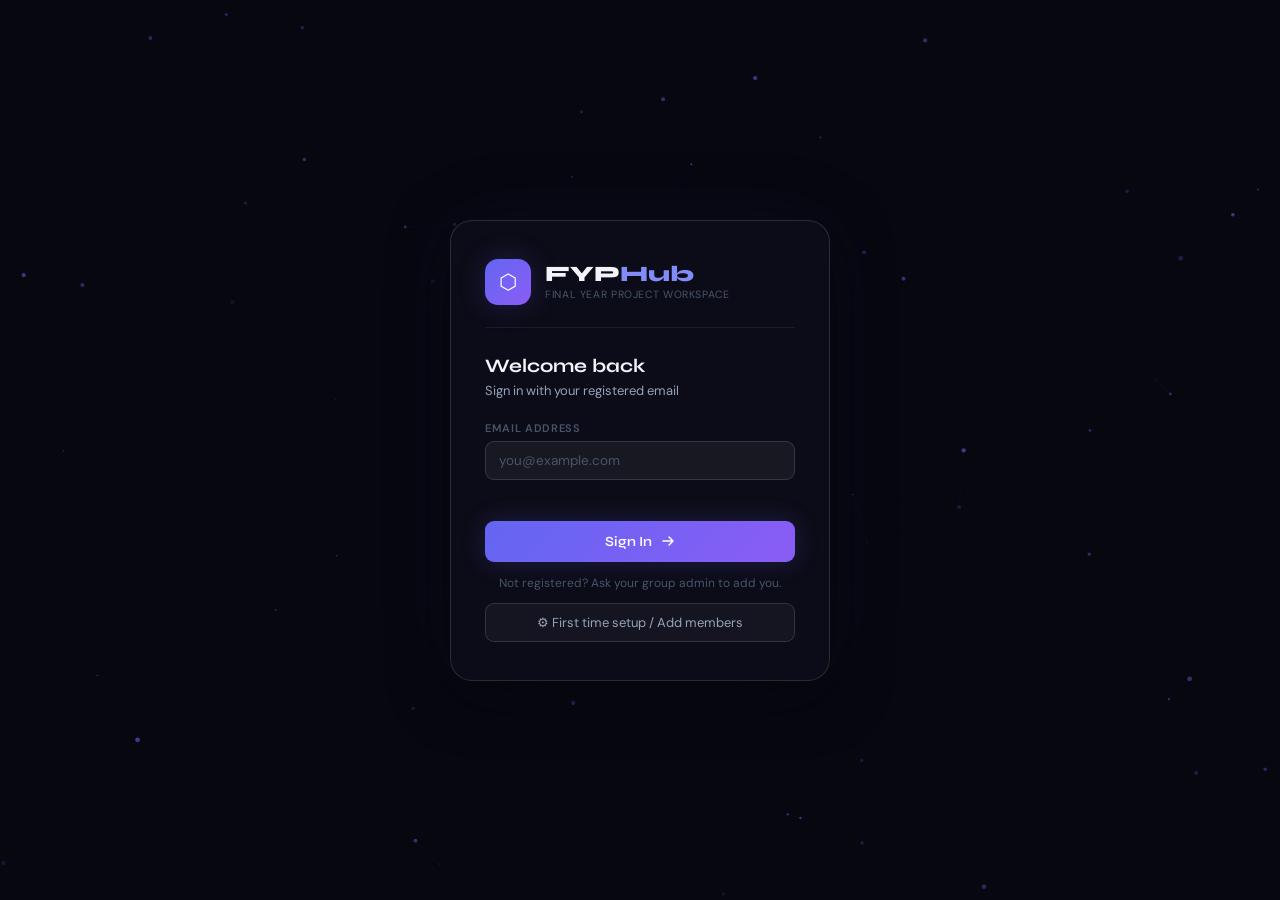
==== index.html @ bd7aeb2a "Add files via upload" ====
<!DOCTYPE html>
<html lang="en">
<head>
  <meta charset="UTF-8">
  <meta name="viewport" content="width=device-width, initial-scale=1.0">
  <title>FYP Hub — Collaboration Space</title>
  <link rel="preconnect" href="https://fonts.googleapis.com">
  <link rel="preconnect" href="https://fonts.gstatic.com" crossorigin>
  <link href="https://fonts.googleapis.com/css2?family=Syne:wght@400;500;600;700;800&family=DM+Sans:ital,opsz,wght@0,9..40,300;0,9..40,400;0,9..40,500;1,9..40,300&display=swap" rel="stylesheet">
  <link rel="stylesheet" href="style.css">
</head>
<body>

<!-- LOGIN SCREEN -->
<div id="loginScreen" class="login-screen">
  <canvas id="loginCanvas"></canvas>
  <div class="login-content">
    <div class="login-card">
      <div class="login-brand">
        <div class="login-logo"><span class="logo-hex">⬡</span></div>
        <div class="login-brand-text">
          <div class="login-brand-name">FYP<span>Hub</span></div>
          <div class="login-brand-tagline">Final Year Project Workspace</div>
        </div>
      </div>
      <div class="login-divider-line"></div>
      <div id="loginView">
        <h2 class="login-heading">Welcome back</h2>
        <p class="login-sub">Sign in with your registered email</p>
        <div class="field-wrap">
          <label class="field-label">Email Address</label>
          <input class="field-input" id="loginEmailInput" type="email" placeholder="you@example.com"
            onkeydown="if(event.key==='Enter') doLogin()" autocomplete="email">
        </div>
        <div class="login-error" id="loginError"></div>
        <button class="btn-primary" onclick="doLogin()">
          <span>Sign In</span>
          <svg width="16" height="16" viewBox="0 0 16 16" fill="none"><path d="M3 8h10M9 4l4 4-4 4" stroke="currentColor" stroke-width="1.5" stroke-linecap="round" stroke-linejoin="round"/></svg>
        </button>
        <div class="login-hint">Not registered? Ask your group admin to add you.</div>
        <button class="btn-ghost" onclick="showSetupView()">⚙ First time setup / Add members</button>
      </div>
      <div id="setupView" style="display:none">
        <h2 class="login-heading">Add Member</h2>
        <p class="login-sub">Register a group member to access the workspace</p>
        <div class="field-wrap">
          <label class="field-label">Full Name</label>
          <input class="field-input" id="setupName" placeholder="e.g. Kamal Perera">
        </div>
        <div class="field-wrap">
          <label class="field-label">Email Address</label>
          <input class="field-input" id="setupEmail" type="email" placeholder="kamal@example.com">
        </div>
        <div class="setup-color-row">
          <label class="field-label">Avatar Color</label>
          <div class="color-swatches" id="colorSwatches"></div>
        </div>
        <div class="login-error" id="setupError"></div>
        <button class="btn-primary" onclick="doSetupSave()">
          <span>Add Member</span>
          <svg width="16" height="16" viewBox="0 0 16 16" fill="none"><path d="M8 3v10M3 8h10" stroke="currentColor" stroke-width="1.5" stroke-linecap="round"/></svg>
        </button>
        <button class="btn-ghost" onclick="showLoginView()">← Back to Sign In</button>
      </div>
    </div>
  </div>
</div>

<!-- APP ROOT -->
<div id="appRoot" style="display:none">

  <!-- SIDEBAR -->
  <aside class="sidebar" id="sidebar">
    <div class="sidebar-brand">
      <div class="brand-logo">⬡</div>
      <div>
        <div class="brand-name">FYP<span>Hub</span></div>
        <div class="brand-sub">Group Workspace</div>
      </div>
    </div>
    <nav class="sidebar-nav">
      <div class="nav-label">Workspace</div>
      <button class="nav-btn active" data-section="dashboard" onclick="showSection('dashboard',this)">
        <span class="nav-icon"><svg width="16" height="16" viewBox="0 0 16 16" fill="none"><rect x="1" y="1" width="6" height="6" rx="1.5" stroke="currentColor" stroke-width="1.4"/><rect x="9" y="1" width="6" height="6" rx="1.5" stroke="currentColor" stroke-width="1.4"/><rect x="1" y="9" width="6" height="6" rx="1.5" stroke="currentColor" stroke-width="1.4"/><rect x="9" y="9" width="6" height="6" rx="1.5" stroke="currentColor" stroke-width="1.4"/></svg></span>
        Dashboard
      </button>
      <button class="nav-btn" data-section="tasks" onclick="showSection('tasks',this)">
        <span class="nav-icon"><svg width="16" height="16" viewBox="0 0 16 16" fill="none"><path d="M2 4h12M2 8h8M2 12h10" stroke="currentColor" stroke-width="1.4" stroke-linecap="round"/></svg></span>
        Tasks <span class="nav-badge" id="taskBadge"></span>
      </button>
      <button class="nav-btn" data-section="timeline" onclick="showSection('timeline',this)">
        <span class="nav-icon"><svg width="16" height="16" viewBox="0 0 16 16" fill="none"><circle cx="8" cy="8" r="6.5" stroke="currentColor" stroke-width="1.4"/><path d="M8 4.5V8l2.5 2.5" stroke="currentColor" stroke-width="1.4" stroke-linecap="round"/></svg></span>
        Timeline
      </button>
      <button class="nav-btn" data-section="research" onclick="showSection('research',this)">
        <span class="nav-icon"><svg width="16" height="16" viewBox="0 0 16 16" fill="none"><path d="M3 2h7l3 3v9H3V2z" stroke="currentColor" stroke-width="1.4" stroke-linejoin="round"/><path d="M10 2v3h3" stroke="currentColor" stroke-width="1.4"/><path d="M5 7h6M5 10h4" stroke="currentColor" stroke-width="1.4" stroke-linecap="round"/></svg></span>
        Research
      </button>
      <button class="nav-btn" data-section="meetings" onclick="showSection('meetings',this)">
        <span class="nav-icon"><svg width="16" height="16" viewBox="0 0 16 16" fill="none"><rect x="1.5" y="3.5" width="13" height="10" rx="2" stroke="currentColor" stroke-width="1.4"/><path d="M5 3.5V2M11 3.5V2" stroke="currentColor" stroke-width="1.4" stroke-linecap="round"/><path d="M1.5 7h13" stroke="currentColor" stroke-width="1.4"/></svg></span>
        Meetings
      </button>
      <button class="nav-btn" data-section="chat" onclick="showSection('chat',this)">
        <span class="nav-icon"><svg width="16" height="16" viewBox="0 0 16 16" fill="none"><path d="M2 2h12v9H9l-3 3v-3H2V2z" stroke="currentColor" stroke-width="1.4" stroke-linejoin="round"/></svg></span>
        Chat <span class="nav-badge" id="chatBadge"></span>
      </button>
      <button class="nav-btn" data-section="files" onclick="showSection('files',this)">
        <span class="nav-icon"><svg width="16" height="16" viewBox="0 0 16 16" fill="none"><path d="M2 3.5A1.5 1.5 0 013.5 2h4l2 2h4.5A1.5 1.5 0 0115.5 5.5v7A1.5 1.5 0 0114 14H3.5A1.5 1.5 0 012 12.5v-9z" stroke="currentColor" stroke-width="1.4" stroke-linejoin="round"/></svg></span>
        Files
      </button>
    </nav>
    <div class="sidebar-members">
      <div class="nav-label">Members <span id="onlineCount"></span></div>
      <div class="member-list" id="memberList"></div>
      <button class="btn-add-member" onclick="openModal('addMemberModal')">
        <svg width="12" height="12" viewBox="0 0 12 12" fill="none"><path d="M6 1v10M1 6h10" stroke="currentColor" stroke-width="1.5" stroke-linecap="round"/></svg>
        Add Member
      </button>
    </div>
    <div class="sidebar-user">
      <div class="user-avatar" id="sidebarAvatar"></div>
      <div class="user-info">
        <div class="user-name" id="sidebarName"></div>
        <div class="user-role">Member</div>
      </div>
      <button class="btn-logout" onclick="doLogout()" title="Sign out">
        <svg width="16" height="16" viewBox="0 0 16 16" fill="none"><path d="M6 2H3a1 1 0 00-1 1v10a1 1 0 001 1h3M11 11l3-3-3-3M7 8h7" stroke="currentColor" stroke-width="1.4" stroke-linecap="round" stroke-linejoin="round"/></svg>
      </button>
    </div>
  </aside>

  <!-- MAIN CONTENT -->
  <main class="main-content">
    <header class="topbar">
      <div class="topbar-left">
        <button class="mobile-menu-btn" onclick="toggleSidebar()">
          <svg width="20" height="20" viewBox="0 0 20 20" fill="none"><path d="M3 5h14M3 10h14M3 15h14" stroke="currentColor" stroke-width="1.5" stroke-linecap="round"/></svg>
        </button>
        <div>
          <div class="page-title" id="pageTitle">Dashboard</div>
          <div class="page-sub" id="pageSub">Overview of your FYP progress</div>
        </div>
      </div>
      <div class="topbar-right">
        <div class="deadline-chip" id="deadlineChip">
          <svg width="14" height="14" viewBox="0 0 14 14" fill="none"><circle cx="7" cy="7" r="5.5" stroke="currentColor" stroke-width="1.3"/><path d="M7 4v3l2 2" stroke="currentColor" stroke-width="1.3" stroke-linecap="round"/></svg>
          <span id="deadlineText">No deadline set</span>
        </div>
        <button class="btn-topbar-add" id="topAddBtn" onclick="topAddAction()">
          <svg width="14" height="14" viewBox="0 0 14 14" fill="none"><path d="M7 1v12M1 7h12" stroke="currentColor" stroke-width="1.8" stroke-linecap="round"/></svg>
          <span id="topAddLabel">Add</span>
        </button>
      </div>
    </header>

    <!-- DASHBOARD -->
    <section id="sec-dashboard" class="section active">

      <!-- TOP ROW: Project Details (left) + Recent Uploads (right) -->
      <div class="dash-top-row">

        <!-- Project Details Card -->
        <div class="hero-banner">
          <div class="hero-inner">
            <div class="hero-eyebrow">Final Year Project</div>
            <div class="hero-title" id="heroTitle" onclick="editProject()">Click to set project title...</div>
            <div class="hero-desc" id="heroDesc" onclick="editProject()">Click to add a short description...</div>
            <div class="hero-meta">
              <span class="hero-tag" id="heroSupervisor">👤 Supervisor not set</span>
              <span class="hero-tag" id="heroBatch">📅 Batch not set</span>
            </div>
          </div>
          <div class="hero-progress-wrap">
            <div class="hero-progress-label"><span>Overall Progress</span><span id="overallPct">0%</span></div>
            <div class="hero-progress-track"><div class="hero-progress-fill" id="overallBar" style="width:0%"></div></div>
            <div class="hero-progress-stats" id="progressStats"></div>
          </div>
          <div class="hero-actions">
            <button class="btn-edit-project" onclick="editProject()">
              <svg width="13" height="13" viewBox="0 0 13 13" fill="none"><path d="M9 2l2 2-7 7H2v-2L9 2z" stroke="currentColor" stroke-width="1.4" stroke-linejoin="round"/></svg>
              Edit Details
            </button>
            <button class="btn-workspace" onclick="openWorkspaceBar()">
              <svg width="13" height="13" viewBox="0 0 13 13" fill="none"><path d="M5.5 2H2a1 1 0 00-1 1v8a1 1 0 001 1h8a1 1 0 001-1V7.5M8 1h4m0 0v4m0-4L5.5 7.5" stroke="currentColor" stroke-width="1.4" stroke-linecap="round" stroke-linejoin="round"/></svg>
              Open Workspace ↗
            </button>
          </div>
        </div>

        <!-- Recent Uploads Card -->
        <div class="dash-card uploads-card">
          <div class="dash-card-head">
            <div class="dash-card-title">Recent Uploads</div>
            <button class="dash-card-link" onclick="showSection('files',document.querySelector('[data-section=files]'))">View all →</button>
          </div>
          <div class="recent-uploads-list" id="recentUploadsContainer"></div>
        </div>

      </div>

      <!-- BOTTOM GRID: 4 cards -->
      <div class="dash-grid">
        <div class="dash-card">
          <div class="dash-card-head"><div class="dash-card-title">Recent Tasks</div><button class="dash-card-link" onclick="showSection('tasks',document.querySelector('[data-section=tasks]'))">View all →</button></div>
          <div id="recentTasksList" class="recent-list"></div>
        </div>
        <div class="dash-card">
          <div class="dash-card-head"><div class="dash-card-title">Upcoming Milestones</div><button class="dash-card-link" onclick="showSection('timeline',document.querySelector('[data-section=timeline]'))">View all →</button></div>
          <div id="recentMilestones" class="recent-list"></div>
        </div>
        <div class="dash-card">
          <div class="dash-card-head"><div class="dash-card-title">Research Papers</div><button class="dash-card-link" onclick="showSection('research',document.querySelector('[data-section=research]'))">View all →</button></div>
          <div id="recentPapers" class="recent-list"></div>
        </div>
        <div class="dash-card">
          <div class="dash-card-head"><div class="dash-card-title">Meeting Notes</div><button class="dash-card-link" onclick="showSection('meetings',document.querySelector('[data-section=meetings]'))">View all →</button></div>
          <div id="recentMeetings" class="recent-list"></div>
        </div>
      </div>
    </section>

    <!-- TASKS -->
    <section id="sec-tasks" class="section">
      <div class="section-toolbar">
        <div class="filter-tabs">
          <button class="filter-tab active" onclick="filterTasks('all',this)">All</button>
          <button class="filter-tab" onclick="filterTasks('todo',this)">To Do</button>
          <button class="filter-tab" onclick="filterTasks('inprogress',this)">In Progress</button>
          <button class="filter-tab" onclick="filterTasks('done',this)">Done</button>
        </div>
        <select class="filter-select" id="assigneeFilter" onchange="filterTasksByAssignee()"><option value="">All Members</option></select>
      </div>
      <div class="kanban-board" id="kanbanBoard"></div>
    </section>

    <!-- TIMELINE -->
    <section id="sec-timeline" class="section">
      <div class="timeline-wrap" id="timelineWrap"></div>
    </section>

    <!-- RESEARCH -->
    <section id="sec-research" class="section">
      <div class="section-toolbar">
        <div class="filter-tabs">
          <button class="filter-tab active" onclick="filterResearch('all',this)">All</button>
          <button class="filter-tab" onclick="filterResearch('unread',this)">Unread</button>
          <button class="filter-tab" onclick="filterResearch('read',this)">Read</button>
        </div>
      </div>
      <div class="papers-grid" id="papersGrid"></div>
    </section>

    <!-- MEETINGS -->
    <section id="sec-meetings" class="section">
      <div class="meetings-list" id="meetingsList"></div>
    </section>

    <!-- CHAT -->
    <section id="sec-chat" class="section chat-section">
      <div class="chat-area" id="chatArea"></div>
      <div class="chat-input-wrap">
        <input class="chat-input" id="chatInput" placeholder="Type a message… (Enter to send)" onkeydown="if(event.key==='Enter'&&!event.shiftKey){sendChat();event.preventDefault()}">
        <button class="chat-send-btn" onclick="sendChat()">
          <svg width="18" height="18" viewBox="0 0 18 18" fill="none"><path d="M2 9l14-7-7 14V9H2z" stroke="currentColor" stroke-width="1.5" stroke-linejoin="round"/></svg>
        </button>
      </div>
    </section>

    <!-- FILES -->
    <section id="sec-files" class="section">
      <div class="files-drop-zone" id="filesDropZone" ondragover="event.preventDefault()" ondrop="handleFileDrop(event)" onclick="document.getElementById('filePickerInput').click()">
        <svg width="40" height="40" viewBox="0 0 40 40" fill="none"><path d="M20 8v16M13 15l7-7 7 7" stroke="currentColor" stroke-width="2" stroke-linecap="round" stroke-linejoin="round"/><path d="M6 28h28v4H6v-4z" stroke="currentColor" stroke-width="2" stroke-linejoin="round"/></svg>
        <div class="drop-label">Drop files here or click to upload</div>
        <div class="drop-sub">Files are stored in Google Drive and listed below.</div>
        <input type="file" id="filePickerInput" multiple style="display:none" onchange="handleFileSelect(event)">
      </div>
      <div id="uploadProgressBar" style="display:none;padding:10px 0;color:var(--accent);font-size:13px;text-align:center;"></div>
      <div class="files-grid" id="filesGrid"></div>
    </section>
  </main>
</div>

<!-- ===== MODALS ===== -->
<div class="modal-backdrop" id="modalBackdrop" onclick="closeAllModals()"></div>

<!-- PROJECT EDIT MODAL -->
<div class="modal" id="projectModal">
  <div class="modal-head"><div class="modal-title">Project Details</div><button class="modal-close" onclick="closeAllModals()">✕</button></div>
  <div class="modal-body">
    <div class="field-wrap"><label class="field-label">Project Title</label><input class="field-input" id="modalProjectTitle" placeholder="e.g. Smart Irrigation System Using IoT"></div>
    <div class="field-wrap"><label class="field-label">Description</label><textarea class="field-input field-textarea" id="modalProjectDesc" placeholder="Brief overview..."></textarea></div>
    <div class="field-wrap"><label class="field-label">Supervisor</label><input class="field-input" id="modalSupervisor" placeholder="Dr. / Prof. name"></div>
    <div class="field-wrap"><label class="field-label">Batch / Year</label><input class="field-input" id="modalBatch" placeholder="e.g. 2024/25"></div>
    <div class="field-wrap"><label class="field-label">Final Deadline</label><input class="field-input" id="modalDeadline" type="date"></div>
  </div>
  <div class="modal-foot"><button class="btn-modal-save" onclick="saveProjectDetails()">Save Details</button></div>
</div>

<!-- ADD TASK MODAL -->
<div class="modal" id="taskModal">
  <div class="modal-head"><div class="modal-title" id="taskModalTitle">New Task</div><button class="modal-close" onclick="closeAllModals()">✕</button></div>
  <div class="modal-body">
    <div class="field-wrap"><label class="field-label">Task Title</label><input class="field-input" id="taskTitle" placeholder="What needs to be done?"></div>
    <div class="field-wrap"><label class="field-label">Description</label><textarea class="field-input field-textarea" id="taskDesc" placeholder="Optional details..."></textarea></div>
    <div class="modal-row">
      <div class="field-wrap" style="flex:1"><label class="field-label">Status</label>
        <select class="field-input" id="taskStatus"><option value="todo">To Do</option><option value="inprogress">In Progress</option><option value="done">Done</option></select>
      </div>
      <div class="field-wrap" style="flex:1"><label class="field-label">Priority</label>
        <select class="field-input" id="taskPriority"><option value="low">Low</option><option value="medium">Medium</option><option value="high">High</option></select>
      </div>
    </div>
    <div class="modal-row">
      <div class="field-wrap" style="flex:1"><label class="field-label">Assigned To</label><select class="field-input" id="taskAssignee"></select></div>
      <div class="field-wrap" style="flex:1"><label class="field-label">Due Date</label><input class="field-input" id="taskDue" type="date"></div>
    </div>
  </div>
  <div class="modal-foot">
    <button class="btn-modal-delete" id="taskDeleteBtn" style="display:none" onclick="deleteTask()">Delete</button>
    <button class="btn-modal-save" onclick="saveTask()">Save Task</button>
  </div>
</div>

<!-- ADD MILESTONE MODAL -->
<div class="modal" id="milestoneModal">
  <div class="modal-head"><div class="modal-title">Add Milestone</div><button class="modal-close" onclick="closeAllModals()">✕</button></div>
  <div class="modal-body">
    <div class="field-wrap"><label class="field-label">Milestone Name</label><input class="field-input" id="msName" placeholder="e.g. Proposal Submission"></div>
    <div class="modal-row">
      <div class="field-wrap" style="flex:1"><label class="field-label">Start Date</label><input class="field-input" id="msStart" type="date"></div>
      <div class="field-wrap" style="flex:1"><label class="field-label">End Date</label><input class="field-input" id="msEnd" type="date"></div>
    </div>
    <div class="field-wrap"><label class="field-label">Notes</label><textarea class="field-input field-textarea" id="msNotes" placeholder="Optional..."></textarea></div>
    <div class="field-wrap"><label class="field-label">Status</label>
      <select class="field-input" id="msStatus"><option value="upcoming">Upcoming</option><option value="active">Active</option><option value="done">Done</option></select>
    </div>
  </div>
  <div class="modal-foot">
    <button class="btn-modal-delete" id="msDeleteBtn" style="display:none" onclick="deleteMilestone()">Delete</button>
    <button class="btn-modal-save" onclick="saveMilestone()">Save Milestone</button>
  </div>
</div>

<!-- ADD PAPER MODAL -->
<div class="modal" id="paperModal">
  <div class="modal-head"><div class="modal-title" id="paperModalTitle">Add Research Paper</div><button class="modal-close" onclick="closeAllModals()">✕</button></div>
  <div class="modal-body">
    <div class="field-wrap"><label class="field-label">Paper Title</label><input class="field-input" id="paperTitle" placeholder="Full paper title"></div>
    <div class="field-wrap"><label class="field-label">Authors</label><input class="field-input" id="paperAuthors" placeholder="e.g. Smith, J., Doe, A."></div>
    <div class="modal-row">
      <div class="field-wrap" style="flex:1"><label class="field-label">Year</label><input class="field-input" id="paperYear" type="number" placeholder="2024"></div>
      <div class="field-wrap" style="flex:1"><label class="field-label">Source / Journal</label><input class="field-input" id="paperSource" placeholder="IEEE, ACM, arXiv..."></div>
    </div>
    <div class="field-wrap"><label class="field-label">URL / DOI</label><input class="field-input" id="paperUrl" placeholder="https://..."></div>
    <div class="field-wrap"><label class="field-label">Notes / Summary</label><textarea class="field-input field-textarea" id="paperNotes" placeholder="Key takeaways..."></textarea></div>
    <div class="field-wrap"><label class="field-label">Status</label>
      <select class="field-input" id="paperStatus"><option value="unread">Unread</option><option value="reading">Reading</option><option value="read">Read</option></select>
    </div>
    <div class="field-wrap"><label class="field-label">Added By</label><input class="field-input" id="paperAddedBy" readonly></div>
  </div>
  <div class="modal-foot">
    <button class="btn-modal-delete" id="paperDeleteBtn" style="display:none" onclick="deletePaper()">Delete</button>
    <button class="btn-modal-save" onclick="savePaper()">Save Paper</button>
  </div>
</div>

<!-- ADD MEETING MODAL -->
<div class="modal" id="meetingModal">
  <div class="modal-head"><div class="modal-title" id="meetingModalTitle">Meeting Notes</div><button class="modal-close" onclick="closeAllModals()">✕</button></div>
  <div class="modal-body">
    <div class="field-wrap"><label class="field-label">Meeting Title</label><input class="field-input" id="meetingTitle" placeholder="e.g. Weekly Progress Review"></div>
    <div class="modal-row">
      <div class="field-wrap" style="flex:1"><label class="field-label">Date</label><input class="field-input" id="meetingDate" type="date"></div>
      <div class="field-wrap" style="flex:1"><label class="field-label">Type</label>
        <select class="field-input" id="meetingType"><option value="online">Online</option><option value="inperson">In Person</option><option value="supervisor">With Supervisor</option></select>
      </div>
    </div>
    <div class="field-wrap"><label class="field-label">Agenda / Notes</label><textarea class="field-input field-textarea" id="meetingNotes" rows="5" placeholder="What was discussed?"></textarea></div>
    <div class="field-wrap"><label class="field-label">Action Items</label><textarea class="field-input field-textarea" id="meetingActions" rows="3" placeholder="What to do next?"></textarea></div>
  </div>
  <div class="modal-foot">
    <button class="btn-modal-delete" id="meetingDeleteBtn" style="display:none" onclick="deleteMeeting()">Delete</button>
    <button class="btn-modal-save" onclick="saveMeeting()">Save Notes</button>
  </div>
</div>

<!-- ADD MEMBER MODAL -->
<div class="modal" id="addMemberModal">
  <div class="modal-head"><div class="modal-title">Add Member</div><button class="modal-close" onclick="closeAllModals()">✕</button></div>
  <div class="modal-body">
    <div class="field-wrap"><label class="field-label">Full Name</label><input class="field-input" id="newMemberName" placeholder="Full name"></div>
    <div class="field-wrap"><label class="field-label">Email</label><input class="field-input" id="newMemberEmail" type="email" placeholder="Email address"></div>
    <div class="setup-color-row"><label class="field-label">Avatar Color</label><div class="color-swatches" id="memberColorSwatches"></div></div>
    <div class="login-error" id="memberError"></div>
  </div>
  <div class="modal-foot"><button class="btn-modal-save" onclick="saveNewMember()">Add Member</button></div>
</div>

<script src="script.js"></script>
</body>
</html>
---- style.css ----
/* ===================================================
   FYP Hub — Revamped Design System
   =================================================== */

:root {
  --bg:      #07070f;
  --bg2:     #0d0d1a;
  --bg3:     #111120;
  --surface:  rgba(255,255,255,0.04);
  --surface2: rgba(255,255,255,0.08);
  --border:  rgba(255,255,255,0.07);
  --border2: rgba(255,255,255,0.13);
  --accent:       #6366f1;
  --accent2:      #818cf8;
  --accent3:      #a5b4fc;
  --accent-glow:  rgba(99,102,241,0.22);
  --emerald: #10b981;
  --amber:   #f59e0b;
  --rose:    #f43f5e;
  --sky:     #38bdf8;
  --violet:  #8b5cf6;
  --text:  #f1f5f9;
  --text2: #94a3b8;
  --text3: #475569;
  --font-display: 'Syne', sans-serif;
  --font-body:    'DM Sans', sans-serif;
  --sidebar-w: 256px;
  --topbar-h:  62px;
  --radius:    14px;
  --radius-sm:  9px;
  --radius-xs:  6px;
  --shadow:    0 4px 24px rgba(0,0,0,0.45);
  --shadow-lg: 0 12px 56px rgba(0,0,0,0.65);
}

/* ===== RESET ===== */
*, *::before, *::after { box-sizing: border-box; margin: 0; padding: 0; }
html, body { height: 100%; }
body { font-family: var(--font-body); background: var(--bg); color: var(--text); -webkit-font-smoothing: antialiased; }

::-webkit-scrollbar { width: 4px; height: 4px; }
::-webkit-scrollbar-track { background: transparent; }
::-webkit-scrollbar-thumb { background: var(--border2); border-radius: 99px; }

/* =======================================================
   LOGIN
   ======================================================= */
.login-screen {
  position: fixed; inset: 0;
  display: flex; align-items: center; justify-content: center;
  background: var(--bg);
  z-index: 9999; overflow: hidden;
}

#loginCanvas { position: absolute; inset: 0; width: 100%; height: 100%; pointer-events: none; }

.login-content { position: relative; z-index: 1; width: 100%; max-width: 420px; padding: 20px; }

.login-card {
  background: rgba(13,13,26,0.96);
  border: 1px solid var(--border2);
  border-radius: 22px;
  padding: 38px 34px;
  backdrop-filter: blur(24px);
  box-shadow: var(--shadow-lg), 0 0 80px rgba(99,102,241,0.1);
  animation: loginSlideIn 0.55s cubic-bezier(0.22,1,0.36,1);
}

@keyframes loginSlideIn {
  from { opacity: 0; transform: translateY(20px) scale(0.97); }
  to   { opacity: 1; transform: translateY(0)   scale(1);    }
}

.login-brand { display: flex; align-items: center; gap: 14px; margin-bottom: 22px; }

.login-logo {
  width: 46px; height: 46px;
  background: linear-gradient(135deg, var(--accent), var(--violet));
  border-radius: 13px;
  display: flex; align-items: center; justify-content: center;
  font-size: 21px; box-shadow: 0 0 28px var(--accent-glow); flex-shrink: 0;
}
.logo-hex { filter: brightness(10); }

.login-brand-name { font-family: var(--font-display); font-size: 22px; font-weight: 800; color: var(--text); line-height: 1.1; }
.login-brand-name span { color: var(--accent2); }
.login-brand-tagline { font-size: 10.5px; color: var(--text3); letter-spacing: 0.06em; text-transform: uppercase; margin-top: 2px; }

.login-divider-line { height: 1px; background: var(--border); margin-bottom: 26px; }

.login-heading { font-family: var(--font-display); font-size: 19px; font-weight: 700; color: var(--text); margin-bottom: 5px; }
.login-sub { font-size: 13px; color: var(--text2); margin-bottom: 22px; }

/* ===== FIELDS ===== */
.field-wrap { margin-bottom: 15px; }

.field-label {
  display: block; font-size: 11px; font-weight: 600;
  color: var(--text3); margin-bottom: 6px;
  letter-spacing: 0.06em; text-transform: uppercase;
}

.field-input {
  width: 100%; padding: 10px 13px;
  background: rgba(255,255,255,0.05);
  border: 1px solid var(--border2);
  border-radius: var(--radius-sm);
  color: var(--text); font-family: var(--font-body); font-size: 13.5px;
  outline: none; transition: border-color 0.18s, box-shadow 0.18s;
}
.field-input:focus { border-color: var(--accent); box-shadow: 0 0 0 3px var(--accent-glow); }
.field-input::placeholder { color: var(--text3); }
.field-textarea { resize: vertical; min-height: 78px; padding-top: 10px; line-height: 1.5; }
select.field-input { cursor: pointer; }
select.field-input option { background: #151525; }

.login-error { color: var(--rose); font-size: 13px; min-height: 18px; margin-bottom: 8px; }

/* ===== BUTTONS ===== */
.btn-primary {
  width: 100%; padding: 12px 20px;
  background: linear-gradient(135deg, var(--accent), var(--violet));
  border: none; border-radius: var(--radius-sm);
  color: white; font-family: var(--font-display); font-weight: 600; font-size: 14px;
  cursor: pointer; display: flex; align-items: center; justify-content: center; gap: 8px;
  transition: opacity 0.18s, transform 0.14s, box-shadow 0.18s;
  margin-bottom: 13px; box-shadow: 0 0 24px var(--accent-glow);
}
.btn-primary:hover  { opacity: 0.9; transform: translateY(-1px); box-shadow: 0 4px 28px var(--accent-glow); }
.btn-primary:active { transform: translateY(0); }

.login-hint { font-size: 12px; color: var(--text3); text-align: center; margin-bottom: 12px; }

.btn-ghost {
  width: 100%; padding: 10px 20px;
  background: var(--surface); border: 1px solid var(--border2);
  border-radius: var(--radius-sm); color: var(--text2); font-family: var(--font-body); font-size: 13px;
  cursor: pointer; transition: background 0.18s, color 0.18s;
}
.btn-ghost:hover { background: var(--surface2); color: var(--text); }

/* ===== COLOR SWATCHES ===== */
.setup-color-row { margin-bottom: 15px; }
.color-swatches { display: flex; gap: 8px; flex-wrap: wrap; margin-top: 8px; }
.color-swatch { width: 26px; height: 26px; border-radius: 50%; cursor: pointer; border: 2px solid transparent; transition: transform 0.14s, border-color 0.14s; }
.color-swatch:hover    { transform: scale(1.18); }
.color-swatch.selected { border-color: white; transform: scale(1.1); }

/* =======================================================
   APP ROOT
   ======================================================= */
#appRoot { display: flex; height: 100vh; overflow: hidden; }

/* =======================================================
   SIDEBAR
   ======================================================= */
.sidebar {
  width: var(--sidebar-w); height: 100vh;
  background: var(--bg2); border-right: 1px solid var(--border);
  display: flex; flex-direction: column; flex-shrink: 0;
  overflow-y: auto; overflow-x: hidden; z-index: 100;
  transition: transform 0.28s cubic-bezier(0.22,1,0.36,1);
}

.sidebar-brand {
  padding: 18px 16px 15px; display: flex; align-items: center; gap: 11px;
  border-bottom: 1px solid var(--border); flex-shrink: 0;
}

.brand-logo {
  width: 34px; height: 34px;
  background: linear-gradient(135deg, var(--accent), var(--violet));
  border-radius: 9px; display: flex; align-items: center; justify-content: center;
  font-size: 17px; flex-shrink: 0; box-shadow: 0 0 14px var(--accent-glow);
}

.brand-name { font-family: var(--font-display); font-size: 15px; font-weight: 800; color: var(--text); line-height: 1.1; }
.brand-name span { color: var(--accent2); }
.brand-sub { font-size: 10px; color: var(--text3); letter-spacing: 0.06em; text-transform: uppercase; margin-top: 1px; }

.sidebar-nav { padding: 14px 10px; flex: 1; overflow-y: auto; }

.nav-label { font-size: 10px; font-weight: 700; letter-spacing: 0.1em; text-transform: uppercase; color: var(--text3); padding: 4px 8px 9px; }

.nav-btn {
  width: 100%; display: flex; align-items: center; gap: 9px;
  padding: 8px 10px; border: none; border-radius: var(--radius-xs);
  background: transparent; color: var(--text2);
  font-family: var(--font-body); font-size: 13.5px; font-weight: 400;
  cursor: pointer; transition: background 0.14s, color 0.14s;
  text-align: left; margin-bottom: 1px;
}
.nav-btn:hover { background: var(--surface2); color: var(--text); }
.nav-btn.active {
  background: linear-gradient(135deg, rgba(99,102,241,0.18), rgba(139,92,246,0.12));
  color: var(--accent3); font-weight: 500;
}
.nav-btn.active .nav-icon { color: var(--accent2); }

.nav-icon { width: 18px; height: 18px; display: flex; align-items: center; justify-content: center; flex-shrink: 0; color: var(--text3); }
.nav-btn:hover .nav-icon, .nav-btn.active .nav-icon { color: inherit; }

.nav-badge { margin-left: auto; background: var(--accent); color: white; border-radius: 99px; padding: 1px 7px; font-size: 10px; font-weight: 700; display: none; }
.nav-badge.show { display: inline; }

.sidebar-members { padding: 12px 10px; border-top: 1px solid var(--border); flex-shrink: 0; }

.member-list { display: flex; flex-direction: column; gap: 2px; margin-bottom: 8px; }

.member-item { display: flex; align-items: center; gap: 9px; padding: 6px 8px; border-radius: var(--radius-xs); transition: background 0.14s; }
.member-item:hover { background: var(--surface2); }

.member-main { flex: 1; min-width: 0; }

.member-name-text  { font-size: 12.5px; color: var(--text); font-weight: 400; white-space: nowrap; overflow: hidden; text-overflow: ellipsis; }
.member-email-text { font-size: 10.5px; color: var(--text3); white-space: nowrap; overflow: hidden; text-overflow: ellipsis; }

.member-remove-btn {
  width: 24px; height: 24px; border: 1px solid transparent; border-radius: 6px;
  background: transparent; color: var(--text3); cursor: pointer; flex-shrink: 0;
  transition: background 0.14s, color 0.14s, border-color 0.14s;
  display: flex; align-items: center; justify-content: center; font-size: 13px;
}
.member-remove-btn:hover { background: rgba(244,63,94,0.14); color: var(--rose); border-color: rgba(244,63,94,0.3); }

.avatar { width: 28px; height: 28px; border-radius: 7px; display: flex; align-items: center; justify-content: center; font-family: var(--font-display); font-size: 10px; font-weight: 700; color: white; flex-shrink: 0; }

.btn-add-member {
  width: 100%; padding: 7px 10px; background: transparent;
  border: 1px dashed var(--border2); border-radius: var(--radius-xs);
  color: var(--text3); font-size: 12px; cursor: pointer;
  display: flex; align-items: center; gap: 6px;
  transition: background 0.14s, color 0.14s, border-color 0.14s;
}
.btn-add-member:hover { background: var(--surface); color: var(--text2); border-color: var(--accent); }

.sidebar-user { padding: 12px 10px; border-top: 1px solid var(--border); display: flex; align-items: center; gap: 9px; flex-shrink: 0; }

.user-avatar { width: 32px; height: 32px; border-radius: 8px; display: flex; align-items: center; justify-content: center; font-family: var(--font-display); font-size: 11px; font-weight: 700; color: white; flex-shrink: 0; }

.user-info { flex: 1; overflow: hidden; }
.user-name { font-size: 13px; font-weight: 500; color: var(--text); white-space: nowrap; overflow: hidden; text-overflow: ellipsis; }
.user-role { font-size: 10.5px; color: var(--text3); }

.btn-logout { background: transparent; border: 1px solid var(--border); border-radius: var(--radius-xs); color: var(--text3); width: 28px; height: 28px; display: flex; align-items: center; justify-content: center; cursor: pointer; flex-shrink: 0; transition: background 0.14s, color 0.14s, border-color 0.14s; }
.btn-logout:hover { background: rgba(244,63,94,0.12); color: var(--rose); border-color: rgba(244,63,94,0.35); }

/* =======================================================
   MAIN CONTENT
   ======================================================= */
.main-content { flex: 1; min-width: 0; display: flex; flex-direction: column; overflow: hidden; }

.topbar {
  height: var(--topbar-h); background: rgba(7,7,15,0.92);
  border-bottom: 1px solid var(--border);
  display: flex; align-items: center; justify-content: space-between;
  padding: 0 26px; flex-shrink: 0;
  backdrop-filter: blur(14px); -webkit-backdrop-filter: blur(14px);
  position: sticky; top: 0; z-index: 50;
}

.topbar-left  { display: flex; align-items: center; gap: 13px; }
.topbar-right { display: flex; align-items: center; gap: 10px; }

.page-title { font-family: var(--font-display); font-size: 16px; font-weight: 700; color: var(--text); }
.page-sub   { font-size: 11px; color: var(--text3); margin-top: 1px; }

.deadline-chip { display: flex; align-items: center; gap: 6px; padding: 6px 12px; background: var(--surface); border: 1px solid var(--border); border-radius: 99px; font-size: 12px; color: var(--text2); }
.deadline-chip.urgent { background: rgba(244,63,94,0.1);  border-color: rgba(244,63,94,0.28); color: var(--rose); }
.deadline-chip.soon   { background: rgba(245,158,11,0.1); border-color: rgba(245,158,11,0.28); color: var(--amber); }

.btn-topbar-add { display: flex; align-items: center; gap: 7px; padding: 7px 15px; background: linear-gradient(135deg, var(--accent), var(--violet)); border: none; border-radius: var(--radius-sm); color: white; font-family: var(--font-display); font-weight: 600; font-size: 13px; cursor: pointer; transition: opacity 0.18s, transform 0.14s; box-shadow: 0 0 18px var(--accent-glow); }
.btn-topbar-add:hover { opacity: 0.88; transform: translateY(-1px); }

.mobile-menu-btn { display: none; background: none; border: none; color: var(--text2); cursor: pointer; padding: 4px; }

/* =======================================================
   SECTIONS
   ======================================================= */
.section {
  display: none; flex: 1; overflow-y: auto;
  padding: 26px; gap: 20px;
  width: 100%;
}
.section.active { display: flex; flex-direction: column; animation: fadeIn 0.25s ease; }

@keyframes fadeIn { from { opacity: 0; transform: translateY(6px); } to { opacity: 1; transform: translateY(0); } }

/* =======================================================
   DASHBOARD
   ======================================================= */
/* hero-banner styles moved to dashboard redesign section below */

.hero-eyebrow { font-size: 10.5px; font-weight: 700; letter-spacing: 0.13em; text-transform: uppercase; color: var(--accent2); margin-bottom: 7px; }

.hero-title { font-family: var(--font-display); font-size: 22px; font-weight: 800; color: var(--text); cursor: pointer; transition: color 0.18s; margin-bottom: 7px; }
.hero-title:hover { color: var(--accent3); }
.hero-title.placeholder { color: var(--text3); font-style: italic; font-size: 17px; }

.hero-desc { font-size: 13.5px; color: var(--text2); cursor: pointer; margin-bottom: 14px; max-width: 600px; line-height: 1.5; }
.hero-desc:hover { color: var(--text); }
.hero-desc.placeholder { color: var(--text3); font-style: italic; }

.hero-meta { display: flex; gap: 8px; flex-wrap: wrap; }
.hero-tag { padding: 4px 11px; background: var(--surface2); border: 1px solid var(--border); border-radius: 99px; font-size: 12px; color: var(--text2); }

.hero-progress-label { display: flex; justify-content: space-between; align-items: center; margin-bottom: 8px; font-size: 13px; color: var(--text2); }
.hero-progress-label span:last-child { font-family: var(--font-display); font-weight: 700; color: var(--accent3); }
.hero-progress-track { height: 5px; background: var(--surface2); border-radius: 99px; overflow: hidden; }
.hero-progress-fill  { height: 100%; background: linear-gradient(90deg, var(--accent), var(--violet)); border-radius: 99px; transition: width 0.5s cubic-bezier(0.34,1.56,0.64,1); }
.hero-progress-stats { margin-top: 10px; display: flex; gap: 18px; }
.hero-stat { font-size: 11px; color: var(--text3); }
.hero-stat span { color: var(--text2); font-weight: 500; }

/* Recent Uploads block */
.dash-section-block { display: flex; flex-direction: column; gap: 12px; }
.dash-section-header { display: flex; align-items: center; justify-content: space-between; }
.dash-section-title  { font-family: var(--font-display); font-size: 14px; font-weight: 700; color: var(--text); }

.recent-uploads-grid { display: grid; grid-template-columns: repeat(auto-fill, minmax(210px, 1fr)); gap: 12px; width: 100%; }

.upload-card { background: var(--bg3); border: 1px solid var(--border); border-radius: var(--radius); padding: 14px 16px; display: flex; flex-direction: column; gap: 6px; transition: border-color 0.18s, transform 0.18s; cursor: pointer; }
.upload-card:hover { border-color: var(--accent); transform: translateY(-3px); }

.upload-name { font-size: 13px; font-weight: 500; color: var(--text); white-space: nowrap; overflow: hidden; text-overflow: ellipsis; }

/* Dash stat cards */
.dash-grid { display: grid; grid-template-columns: repeat(auto-fill, minmax(260px, 1fr)); gap: 14px; width: 100%; }

.dash-card { background: var(--bg3); border: 1px solid var(--border); border-radius: var(--radius); padding: 18px; transition: border-color 0.18s; }
.dash-card:hover { border-color: var(--border2); }

.dash-card-head { display: flex; align-items: center; justify-content: space-between; margin-bottom: 14px; }
.dash-card-title { font-family: var(--font-display); font-size: 13.5px; font-weight: 700; color: var(--text); }
.dash-card-link  { background: none; border: none; color: var(--accent2); font-size: 11.5px; cursor: pointer; opacity: 0.8; transition: opacity 0.14s; }
.dash-card-link:hover { opacity: 1; text-decoration: underline; }

.recent-list  { display: flex; flex-direction: column; gap: 8px; }
.recent-empty { color: var(--text3); font-size: 13px; text-align: center; padding: 18px 0; }

.recent-item { display: flex; align-items: center; gap: 9px; padding: 9px 11px; background: var(--surface); border-radius: var(--radius-xs); cursor: pointer; transition: background 0.14s; }
.recent-item:hover { background: var(--surface2); }

.recent-dot   { width: 7px; height: 7px; border-radius: 50%; flex-shrink: 0; }
.recent-label { font-size: 12.5px; color: var(--text); flex: 1; white-space: nowrap; overflow: hidden; text-overflow: ellipsis; }
.recent-meta  { font-size: 11px; color: var(--text3); flex-shrink: 0; }

/* =======================================================
   SECTION TOOLBAR
   ======================================================= */
.section-toolbar { display: flex; align-items: center; gap: 12px; flex-wrap: wrap; flex-shrink: 0; }

.filter-tabs { display: flex; gap: 3px; background: var(--bg3); border: 1px solid var(--border); border-radius: var(--radius-sm); padding: 3px; }

.filter-tab { padding: 5px 13px; border: none; border-radius: 6px; background: transparent; color: var(--text3); font-size: 12.5px; font-weight: 500; cursor: pointer; transition: background 0.14s, color 0.14s; }
.filter-tab:hover  { color: var(--text); }
.filter-tab.active { background: var(--surface2); color: var(--text); }

.filter-select { padding: 7px 11px; background: var(--bg3); border: 1px solid var(--border); border-radius: var(--radius-sm); color: var(--text2); font-size: 13px; cursor: pointer; outline: none; transition: border-color 0.18s; }
.filter-select:focus { border-color: var(--accent); }
.filter-select option { background: #151525; }

/* =======================================================
   KANBAN
   ======================================================= */
.kanban-board { display: grid; grid-template-columns: repeat(3, 1fr); gap: 14px; align-items: start; }

.kanban-col { background: var(--bg3); border: 1px solid var(--border); border-radius: var(--radius); overflow: hidden; }

.kanban-col-head { padding: 12px 15px; display: flex; align-items: center; justify-content: space-between; border-bottom: 1px solid var(--border); }

.kanban-col-label { display: flex; align-items: center; gap: 8px; font-family: var(--font-display); font-size: 13px; font-weight: 700; color: var(--text); }
.kanban-col-dot   { width: 7px; height: 7px; border-radius: 50%; }
.kanban-col-count { font-size: 11px; color: var(--text3); background: var(--surface); padding: 2px 7px; border-radius: 99px; }

.kanban-cards { padding: 10px; display: flex; flex-direction: column; gap: 8px; min-height: 56px; }

.task-card { background: var(--bg2); border: 1px solid var(--border); border-radius: var(--radius-sm); padding: 13px; cursor: pointer; transition: border-color 0.18s, transform 0.14s, box-shadow 0.14s; position: relative; }
.task-card:hover { border-color: var(--border2); transform: translateY(-2px); box-shadow: 0 4px 18px rgba(0,0,0,0.3); }

.task-priority-bar { position: absolute; left: 0; top: 0; bottom: 0; width: 3px; border-radius: 99px 0 0 99px; }

.task-card-title { font-size: 13px; font-weight: 500; color: var(--text); margin-bottom: 7px; padding-left: 6px; }
.task-card-desc  { font-size: 11.5px; color: var(--text3); margin-bottom: 9px; padding-left: 6px; line-height: 1.4; }
.task-card-meta  { display: flex; align-items: center; justify-content: space-between; padding-left: 6px; }

.task-assignee-chip { display: flex; align-items: center; gap: 5px; font-size: 11px; color: var(--text3); }
.task-assignee-dot  { width: 17px; height: 17px; border-radius: 5px; display: flex; align-items: center; justify-content: center; font-size: 8.5px; font-weight: 700; color: white; }

.task-due-chip { font-size: 11px; padding: 2px 7px; border-radius: 99px; color: var(--text3); background: var(--surface); }
.task-due-chip.overdue { background: rgba(244,63,94,0.14); color: var(--rose); }
.task-due-chip.today   { background: rgba(245,158,11,0.14); color: var(--amber); }

.kanban-empty { text-align: center; color: var(--text3); font-size: 12px; padding: 18px 0; }

/* =======================================================
   TIMELINE
   ======================================================= */
.timeline-wrap  { display: flex; flex-direction: column; gap: 10px; }
.timeline-empty { text-align: center; color: var(--text3); padding: 60px 0; }

.milestone-card { background: var(--bg3); border: 1px solid var(--border); border-radius: var(--radius); padding: 16px 18px; cursor: pointer; transition: border-color 0.18s; position: relative; overflow: hidden; }
.milestone-card:hover { border-color: var(--border2); }

.milestone-card::before { content: ''; position: absolute; left: 0; top: 0; bottom: 0; width: 4px; }
.milestone-card.upcoming::before { background: var(--sky); }
.milestone-card.active::before   { background: var(--accent); }
.milestone-card.done::before     { background: var(--emerald); }

.milestone-head { display: flex; align-items: flex-start; justify-content: space-between; gap: 10px; }
.milestone-name { font-family: var(--font-display); font-size: 14.5px; font-weight: 700; color: var(--text); }

.milestone-badge { padding: 3px 10px; border-radius: 99px; font-size: 11px; font-weight: 600; flex-shrink: 0; }
.milestone-badge.upcoming { background: rgba(56,189,248,0.14); color: var(--sky); }
.milestone-badge.active   { background: rgba(99,102,241,0.18); color: var(--accent2); }
.milestone-badge.done     { background: rgba(16,185,129,0.14); color: var(--emerald); }

.milestone-dates { font-size: 12px; color: var(--text3); margin-top: 5px; }
.milestone-notes { font-size: 13px; color: var(--text2); margin-top: 9px; line-height: 1.4; }

/* =======================================================
   RESEARCH
   ======================================================= */
.papers-grid { display: grid; grid-template-columns: repeat(auto-fill, minmax(290px, 1fr)); gap: 14px; }

.paper-card { background: var(--bg3); border: 1px solid var(--border); border-radius: var(--radius); padding: 18px; cursor: pointer; transition: border-color 0.18s, transform 0.14s; display: flex; flex-direction: column; gap: 9px; }
.paper-card:hover { border-color: var(--border2); transform: translateY(-2px); }

.paper-status-row { display: flex; align-items: center; justify-content: space-between; }

.paper-status { padding: 3px 10px; border-radius: 99px; font-size: 11px; font-weight: 600; }
.paper-status.unread  { background: rgba(148,163,184,0.12); color: var(--text2); }
.paper-status.reading { background: rgba(245,158,11,0.14);  color: var(--amber); }
.paper-status.read    { background: rgba(16,185,129,0.14);  color: var(--emerald); }

.paper-year    { font-size: 11px; color: var(--text3); }
.paper-title   { font-family: var(--font-display); font-size: 13.5px; font-weight: 700; color: var(--text); line-height: 1.3; }
.paper-authors { font-size: 11.5px; color: var(--text3); }
.paper-source  { font-size: 11px; color: var(--accent2); }
.paper-notes   { font-size: 12px; color: var(--text2); line-height: 1.4; }

.paper-footer  { display: flex; align-items: center; justify-content: space-between; margin-top: auto; }
.paper-addedby { font-size: 11px; color: var(--text3); }
.paper-link    { font-size: 11px; color: var(--accent2); text-decoration: none; }
.paper-link:hover { text-decoration: underline; }

/* =======================================================
   MEETINGS
   ======================================================= */
.meetings-list { display: flex; flex-direction: column; gap: 12px; }

.meeting-card { background: var(--bg3); border: 1px solid var(--border); border-radius: var(--radius); padding: 18px 22px; cursor: pointer; transition: border-color 0.18s; }
.meeting-card:hover { border-color: var(--border2); }

.meeting-head { display: flex; align-items: center; justify-content: space-between; margin-bottom: 10px; }
.meeting-title { font-family: var(--font-display); font-size: 14.5px; font-weight: 700; color: var(--text); }

.meeting-meta-row { display: flex; gap: 8px; }

.meeting-badge { padding: 3px 10px; border-radius: 99px; font-size: 11px; font-weight: 600; }
.meeting-badge.online     { background: rgba(16,185,129,0.14);  color: var(--emerald); }
.meeting-badge.inperson   { background: rgba(56,189,248,0.14);  color: var(--sky); }
.meeting-badge.supervisor { background: rgba(139,92,246,0.18);  color: var(--violet); }

.meeting-date { font-size: 12px; color: var(--text3); display: flex; align-items: center; }

.meeting-notes-text { font-size: 13px; color: var(--text2); line-height: 1.5; margin-top: 10px; }
.meeting-actions-text { font-size: 13px; color: var(--text2); margin-top: 9px; padding: 9px 13px; background: rgba(99,102,241,0.07); border-left: 3px solid var(--accent); border-radius: 0 var(--radius-xs) var(--radius-xs) 0; }
.meeting-actions-label { font-size: 10.5px; font-weight: 700; color: var(--accent2); text-transform: uppercase; letter-spacing: 0.08em; margin-bottom: 4px; }

/* =======================================================
   CHAT
   ======================================================= */
.chat-section { display: none; flex-direction: column !important; gap: 0 !important; padding: 0 !important; overflow: hidden; max-width: unset !important; }
.chat-section.active { display: flex !important; }

.chat-area { flex: 1; overflow-y: auto; padding: 22px 26px; display: flex; flex-direction: column; gap: 10px; }

.chat-message { display: flex; gap: 9px; animation: fadeIn 0.2s ease; }
.chat-message.own { flex-direction: row-reverse; }

.chat-avatar { width: 30px; height: 30px; border-radius: 8px; display: flex; align-items: center; justify-content: center; font-family: var(--font-display); font-size: 10px; font-weight: 700; color: white; flex-shrink: 0; margin-top: 2px; }

.chat-bubble-wrap { display: flex; flex-direction: column; gap: 3px; max-width: 64%; }
.chat-message.own .chat-bubble-wrap { align-items: flex-end; }

.chat-sender { font-size: 11px; color: var(--text3); padding: 0 4px; }
.chat-message.own .chat-sender { text-align: right; }

.chat-bubble { padding: 9px 13px; border-radius: 12px; font-size: 13.5px; line-height: 1.5; color: var(--text); background: var(--bg3); border: 1px solid var(--border); }
.chat-message.own .chat-bubble { background: linear-gradient(135deg, rgba(99,102,241,0.22), rgba(139,92,246,0.18)); border-color: rgba(99,102,241,0.28); }

.chat-time { font-size: 10px; color: var(--text3); padding: 0 4px; }

.chat-input-wrap { display: flex; gap: 10px; padding: 14px 22px; border-top: 1px solid var(--border); background: var(--bg2); flex-shrink: 0; }

.chat-input { flex: 1; padding: 10px 15px; background: var(--bg3); border: 1px solid var(--border); border-radius: var(--radius-sm); color: var(--text); font-family: var(--font-body); font-size: 14px; outline: none; transition: border-color 0.18s; }
.chat-input:focus { border-color: var(--accent); }
.chat-input::placeholder { color: var(--text3); }

.chat-send-btn { width: 42px; height: 42px; background: linear-gradient(135deg, var(--accent), var(--violet)); border: none; border-radius: var(--radius-sm); color: white; cursor: pointer; display: flex; align-items: center; justify-content: center; transition: opacity 0.18s, transform 0.14s; flex-shrink: 0; }
.chat-send-btn:hover { opacity: 0.88; transform: scale(1.04); }

.chat-date-sep { text-align: center; font-size: 11px; color: var(--text3); margin: 4px 0; display: flex; align-items: center; gap: 10px; }
.chat-date-sep::before, .chat-date-sep::after { content: ''; flex: 1; height: 1px; background: var(--border); }

/* =======================================================
   FILES
   ======================================================= */
.files-drop-zone { border: 2px dashed var(--border2); border-radius: var(--radius); padding: 38px; text-align: center; cursor: pointer; transition: border-color 0.18s, background 0.18s; color: var(--text3); flex-shrink: 0; }
.files-drop-zone:hover { border-color: var(--accent); background: rgba(99,102,241,0.04); color: var(--text2); }

.drop-label { font-family: var(--font-display); font-size: 14.5px; font-weight: 600; margin: 11px 0 4px; }
.drop-sub   { font-size: 12px; }

.files-grid { display: grid; grid-template-columns: repeat(auto-fill, minmax(196px, 1fr)); gap: 12px; }

.file-card { background: var(--bg3); border: 1px solid var(--border); border-radius: var(--radius); padding: 15px; cursor: pointer; transition: border-color 0.18s; display: flex; flex-direction: column; gap: 7px; }
.file-card:hover { border-color: var(--border2); }

.file-icon-big { font-size: 26px; }
.file-name     { font-size: 12.5px; font-weight: 500; color: var(--text); white-space: nowrap; overflow: hidden; text-overflow: ellipsis; }
.file-meta     { font-size: 11px; color: var(--text3); }
.file-uploader { font-size: 11px; color: var(--text3); }

.file-actions  { display: flex; gap: 7px; flex-wrap: wrap; margin-top: 6px; }

.file-open-link { font-size: 12.5px; font-weight: 500; color: var(--text); text-decoration: none; white-space: nowrap; overflow: hidden; text-overflow: ellipsis; }
.file-open-link:hover { color: var(--accent2); text-decoration: underline; }

.file-open-btn, .file-download-btn { display: inline-flex; align-items: center; justify-content: center; min-width: 72px; padding: 5px 9px; border-radius: 7px; font-size: 11px; text-decoration: none; cursor: pointer; transition: opacity 0.14s, transform 0.14s; }
.file-open-btn     { background: rgba(99,102,241,0.12); border: 1px solid rgba(99,102,241,0.26); color: var(--accent2); }
.file-download-btn { background: rgba(16,185,129,0.1);  border: 1px solid rgba(16,185,129,0.24); color: var(--emerald); }
.file-open-btn:hover, .file-download-btn:hover { opacity: 0.88; transform: translateY(-1px); }

.file-delete { margin-top: 2px; padding: 4px 0; background: none; border: 1px solid rgba(244,63,94,0.28); border-radius: 6px; color: var(--rose); font-size: 11px; cursor: pointer; transition: background 0.14s; width: 100%; }
.file-delete:hover { background: rgba(244,63,94,0.1); }

/* =======================================================
   MODALS
   ======================================================= */
.modal-backdrop { display: none; position: fixed; inset: 0; background: rgba(0,0,0,0.72); z-index: 999; backdrop-filter: blur(5px); -webkit-backdrop-filter: blur(5px); }
.modal-backdrop.show { display: block; }

.modal { display: none; position: fixed; top: 50%; left: 50%; transform: translate(-50%, -50%) scale(0.96); width: calc(100% - 40px); max-width: 510px; background: #0d0d1a; border: 1px solid var(--border2); border-radius: 20px; z-index: 1000; max-height: calc(100vh - 60px); overflow: hidden; flex-direction: column; box-shadow: var(--shadow-lg); transition: opacity 0.2s, transform 0.2s; opacity: 0; pointer-events: none; }
.modal.show { opacity: 1; transform: translate(-50%, -50%) scale(1); pointer-events: all; display: flex; }

.modal-head { padding: 18px 22px 14px; display: flex; align-items: center; justify-content: space-between; border-bottom: 1px solid var(--border); flex-shrink: 0; }
.modal-title { font-family: var(--font-display); font-size: 15px; font-weight: 700; color: var(--text); }

.modal-close { background: none; border: none; color: var(--text3); font-size: 15px; cursor: pointer; width: 26px; height: 26px; display: flex; align-items: center; justify-content: center; border-radius: 6px; transition: background 0.14s, color 0.14s; }
.modal-close:hover { background: var(--surface2); color: var(--text); }

.modal-body { padding: 18px 22px; overflow-y: auto; flex: 1; }
.modal-row  { display: flex; gap: 11px; }
.modal-row .field-wrap { flex: 1; }

.modal-foot { padding: 13px 22px; border-top: 1px solid var(--border); display: flex; gap: 9px; justify-content: flex-end; flex-shrink: 0; }

.btn-modal-save { padding: 9px 20px; background: linear-gradient(135deg, var(--accent), var(--violet)); border: none; border-radius: var(--radius-sm); color: white; font-family: var(--font-display); font-weight: 600; font-size: 13px; cursor: pointer; transition: opacity 0.18s; }
.btn-modal-save:hover { opacity: 0.86; }

.btn-modal-delete { padding: 9px 15px; background: rgba(244,63,94,0.1); border: 1px solid rgba(244,63,94,0.28); border-radius: var(--radius-sm); color: var(--rose); font-size: 13px; cursor: pointer; margin-right: auto; transition: background 0.14s; }
.btn-modal-delete:hover { background: rgba(244,63,94,0.18); }

/* =======================================================
   UTILITY / PRIORITY
   ======================================================= */
.priority-high   { background: var(--rose)    !important; }
.priority-medium { background: var(--amber)   !important; }
.priority-low    { background: var(--emerald) !important; }

/* =======================================================
   RESPONSIVE
   ======================================================= */
@media (max-width: 768px) {
  .sidebar { position: fixed; left: 0; top: 0; transform: translateX(-100%); z-index: 200; }
  .sidebar.open { transform: translateX(0); }
  .main-content { margin-left: 0; }
  .mobile-menu-btn { display: flex; }
  .kanban-board { grid-template-columns: 1fr; }
  .topbar { padding: 0 14px; }
  .section { padding: 14px; }
}

@media (max-width: 520px) {
  .login-card { padding: 28px 22px; }
  .dash-grid  { grid-template-columns: 1fr; }
}

/* =======================================================
   DASHBOARD REDESIGN — Top Row Layout
   ======================================================= */

/* Top row: project details (left, wider) + uploads (right) */
.dash-top-row {
  display: grid;
  grid-template-columns: 1fr 340px;
  gap: 14px;
  align-items: stretch;
}

/* Hero banner now sits as a card in the grid */
.hero-banner {
  display: flex;
  flex-direction: column;
  gap: 18px;
  background: linear-gradient(135deg, rgba(99,102,241,0.13) 0%, rgba(139,92,246,0.08) 55%, rgba(56,189,248,0.05) 100%);
  border: 1px solid rgba(99,102,241,0.22);
  border-radius: var(--radius);
  padding: 26px 28px;
  position: relative;
  overflow: hidden;
}
.hero-banner::before {
  content: '';
  position: absolute; top: -50px; right: -50px;
  width: 220px; height: 220px;
  background: radial-gradient(circle, rgba(99,102,241,0.14), transparent 70%);
  pointer-events: none;
}

.hero-inner { display: flex; flex-direction: column; gap: 7px; }

.hero-progress-wrap { margin-top: auto; }

/* Action buttons row inside hero banner */
.hero-actions {
  display: flex;
  gap: 9px;
  flex-wrap: wrap;
  padding-top: 4px;
  border-top: 1px solid rgba(255,255,255,0.06);
}

.btn-edit-project {
  display: inline-flex; align-items: center; gap: 6px;
  padding: 7px 14px;
  background: var(--surface2);
  border: 1px solid var(--border2);
  border-radius: var(--radius-xs);
  color: var(--text2); font-size: 12.5px; font-family: var(--font-body);
  cursor: pointer;
  transition: background 0.15s, color 0.15s, border-color 0.15s;
}
.btn-edit-project:hover { background: var(--surface2); color: var(--text); border-color: var(--accent); }

.btn-workspace {
  display: inline-flex; align-items: center; gap: 6px;
  padding: 7px 14px;
  background: linear-gradient(135deg, rgba(99,102,241,0.22), rgba(139,92,246,0.18));
  border: 1px solid rgba(99,102,241,0.38);
  border-radius: var(--radius-xs);
  color: var(--accent3); font-size: 12.5px; font-family: var(--font-body); font-weight: 600;
  cursor: pointer;
  transition: opacity 0.15s, transform 0.13s;
  box-shadow: 0 0 14px rgba(99,102,241,0.15);
}
.btn-workspace:hover { opacity: 0.88; transform: translateY(-1px); }

/* Uploads card — matches hero height, scrollable list */
.uploads-card {
  display: flex;
  flex-direction: column;
  min-height: 0;
}

.recent-uploads-list {
  display: flex;
  flex-direction: column;
  gap: 8px;
  flex: 1;
  overflow-y: auto;
}

.upload-list-item {
  display: flex;
  align-items: center;
  gap: 10px;
  padding: 9px 11px;
  background: var(--surface);
  border-radius: var(--radius-xs);
  transition: background 0.14s;
  text-decoration: none;
}
.upload-list-item:hover { background: var(--surface2); }

.upload-list-icon { font-size: 18px; flex-shrink: 0; }

.upload-list-info { flex: 1; min-width: 0; }
.upload-list-name {
  font-size: 12.5px; font-weight: 500; color: var(--text);
  white-space: nowrap; overflow: hidden; text-overflow: ellipsis;
}
.upload-list-meta { font-size: 11px; color: var(--text3); margin-top: 1px; }

.upload-list-open {
  font-size: 11px; color: var(--accent2);
  flex-shrink: 0; text-decoration: none;
  opacity: 0;
  transition: opacity 0.14s;
}
.upload-list-item:hover .upload-list-open { opacity: 1; }

/* Responsive: stack on smaller screens */
@media (max-width: 960px) {
  .dash-top-row {
    grid-template-columns: 1fr;
  }
  .uploads-card {
    max-height: 260px;
  }
}
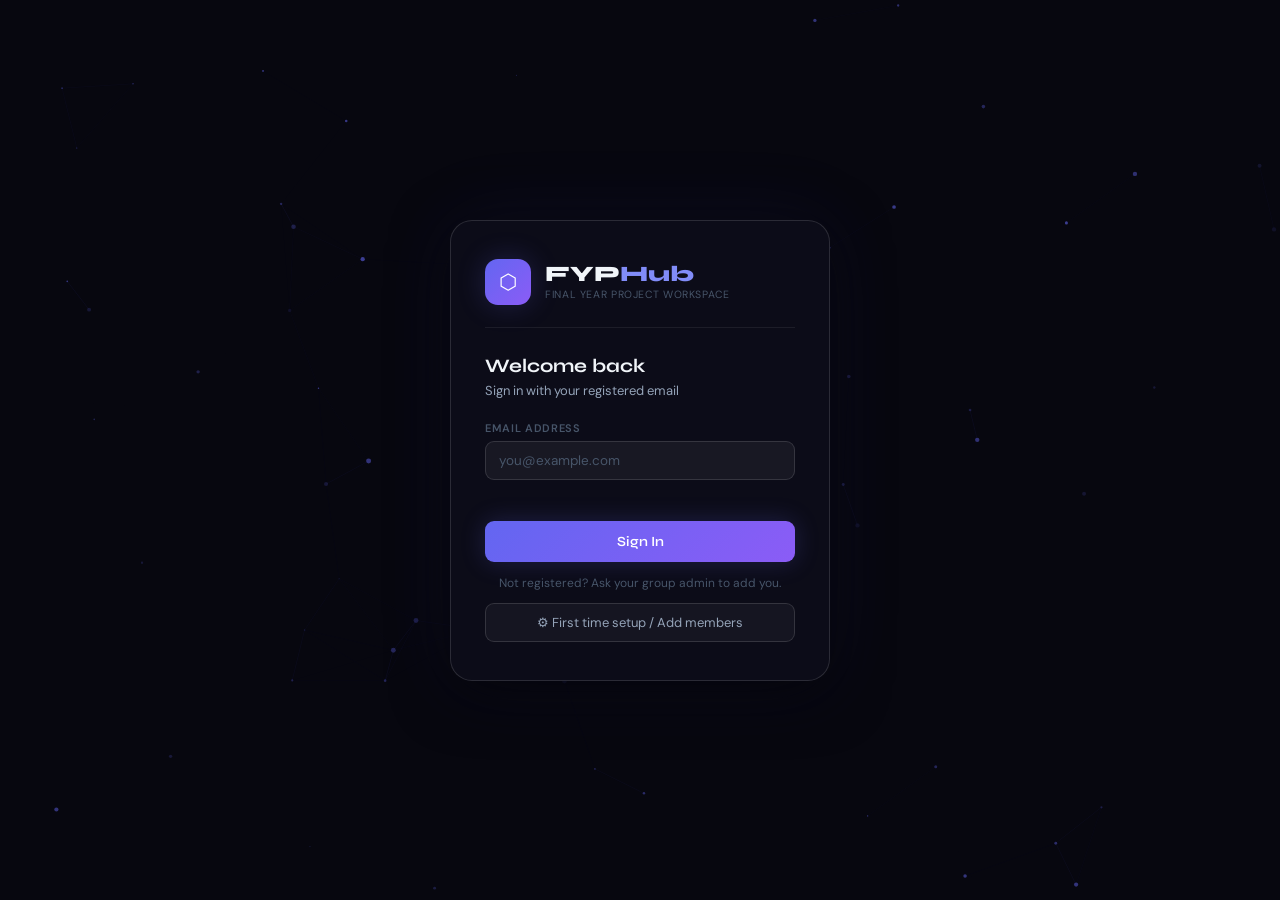
==== commit be9f2a93: "Added research section with categories" ====
--- a/index.html
+++ b/index.html
@@ -33,8 +33,8 @@
             onkeydown="if(event.key==='Enter') doLogin()" autocomplete="email">
         </div>
         <div class="login-error" id="loginError"></div>
-        <button class="btn-primary" onclick="doLogin()">
-          <span>Sign In</span>
+        <button class="btn-primary" id="loginBtn" onclick="doLogin()" disabled>
+         <span>Loading...</span>
           <svg width="16" height="16" viewBox="0 0 16 16" fill="none"><path d="M3 8h10M9 4l4 4-4 4" stroke="currentColor" stroke-width="1.5" stroke-linecap="round" stroke-linejoin="round"/></svg>
         </button>
         <div class="login-hint">Not registered? Ask your group admin to add you.</div>
@@ -93,7 +93,7 @@
         Timeline
       </button>
       <button class="nav-btn" data-section="research" onclick="showSection('research',this)">
-        <span class="nav-icon"><svg width="16" height="16" viewBox="0 0 16 16" fill="none"><path d="M3 2h7l3 3v9H3V2z" stroke="currentColor" stroke-width="1.4" stroke-linejoin="round"/><path d="M10 2v3h3" stroke="currentColor" stroke-width="1.4"/><path d="M5 7h6M5 10h4" stroke="currentColor" stroke-width="1.4" stroke-linecap="round"/></svg></span>
+        <span class="nav-icon"><svg width="16" height="16" viewBox="0 0 16 16" fill="none"><path d="M3 2h7l3 3v9H3V2z" stroke="currentColor" stroke-width="1.4" stroke-linecap="round"/></svg></span>
         Research
       </button>
       <button class="nav-btn" data-section="meetings" onclick="showSection('meetings',this)">
@@ -240,14 +240,56 @@
 
     <!-- RESEARCH -->
     <section id="sec-research" class="section">
-      <div class="section-toolbar">
-        <div class="filter-tabs">
-          <button class="filter-tab active" onclick="filterResearch('all',this)">All</button>
-          <button class="filter-tab" onclick="filterResearch('unread',this)">Unread</button>
-          <button class="filter-tab" onclick="filterResearch('read',this)">Read</button>
-        </div>
-      </div>
-      <div class="papers-grid" id="papersGrid"></div>
+      <div class="research-tabs-wrap">
+        <button class="research-tab active" data-tab="papers" onclick="switchResearchTab('papers',this)">
+          <span class="rtab-icon">📄</span> Research Papers
+        </button>
+        <button class="research-tab" data-tab="videos" onclick="switchResearchTab('videos',this)">
+          <span class="rtab-icon">▶️</span> YouTube Videos
+        </button>
+        <button class="research-tab" data-tab="websites" onclick="switchResearchTab('websites',this)">
+          <span class="rtab-icon">🌐</span> Websites
+        </button>
+      </div>
+
+      <!-- Papers sub-tab -->
+      <div id="rtab-papers" class="research-tab-content active">
+        <div class="section-toolbar">
+          <div class="filter-tabs">
+            <button class="filter-tab active" onclick="filterResearch('all',this)">All</button>
+            <button class="filter-tab" onclick="filterResearch('unread',this)">Unread</button>
+            <button class="filter-tab" onclick="filterResearch('reading',this)">Reading</button>
+            <button class="filter-tab" onclick="filterResearch('read',this)">Read</button>
+          </div>
+        </div>
+        <div class="papers-grid" id="papersGrid"></div>
+      </div>
+
+      <!-- Videos sub-tab -->
+      <div id="rtab-videos" class="research-tab-content">
+        <div class="research-add-bar">
+          <input class="field-input" id="videoUrl" placeholder="Paste YouTube URL here…" style="flex:1">
+          <input class="field-input" id="videoTitle" placeholder="Title (optional)" style="flex:1">
+          <button class="btn-topbar-add" onclick="addVideo()">
+            <svg width="14" height="14" viewBox="0 0 14 14" fill="none"><path d="M7 1v12M1 7h12" stroke="currentColor" stroke-width="1.8" stroke-linecap="round"/></svg>
+            Add Video
+          </button>
+        </div>
+        <div class="videos-grid" id="videosGrid"></div>
+      </div>
+
+      <!-- Websites sub-tab -->
+      <div id="rtab-websites" class="research-tab-content">
+        <div class="research-add-bar">
+          <input class="field-input" id="websiteUrl" placeholder="https://..." style="flex:1">
+          <input class="field-input" id="websiteTitle" placeholder="Title / Description" style="flex:1">
+          <button class="btn-topbar-add" onclick="addWebsite()">
+            <svg width="14" height="14" viewBox="0 0 14 14" fill="none"><path d="M7 1v12M1 7h12" stroke="currentColor" stroke-width="1.8" stroke-linecap="round"/></svg>
+            Add Site
+          </button>
+        </div>
+        <div class="websites-list" id="websitesList"></div>
+      </div>
     </section>
 
     <!-- MEETINGS -->
@@ -277,6 +319,7 @@
       <div id="uploadProgressBar" style="display:none;padding:10px 0;color:var(--accent);font-size:13px;text-align:center;"></div>
       <div class="files-grid" id="filesGrid"></div>
     </section>
+
   </main>
 </div>
 
--- a/style.css
+++ b/style.css
@@ -711,3 +711,157 @@
     max-height: 260px;
   }
 }
+
+/* =======================================================
+   RESEARCH TABS
+   ======================================================= */
+.research-tabs-wrap {
+  display: flex; gap: 6px;
+  padding: 4px;
+  background: var(--surface);
+  border: 1px solid var(--border);
+  border-radius: var(--radius);
+  margin-bottom: 20px;
+  width: fit-content;
+}
+
+.research-tab {
+  display: flex; align-items: center; gap: 7px;
+  padding: 8px 18px;
+  border: none; background: transparent;
+  color: var(--text2);
+  font-family: var(--font-body); font-size: 13.5px; font-weight: 500;
+  border-radius: calc(var(--radius) - 3px);
+  cursor: pointer;
+  transition: all 0.18s;
+}
+.research-tab:hover { color: var(--text); background: var(--surface2); }
+.research-tab.active {
+  background: var(--accent);
+  color: #fff;
+  box-shadow: 0 2px 12px var(--accent-glow);
+}
+.rtab-icon { font-size: 15px; }
+
+.research-tab-content { display: none; }
+.research-tab-content.active { display: block; }
+
+/* Quick add bar for videos/websites */
+.research-add-bar {
+  display: flex; gap: 10px; align-items: center;
+  margin-bottom: 20px;
+  flex-wrap: wrap;
+}
+.research-add-bar .field-input { margin-bottom: 0; }
+
+/* =======================================================
+   VIDEO CARDS
+   ======================================================= */
+.videos-grid {
+  display: grid;
+  grid-template-columns: repeat(auto-fill, minmax(260px, 1fr));
+  gap: 16px;
+}
+
+.video-card {
+  background: var(--surface);
+  border: 1px solid var(--border);
+  border-radius: var(--radius);
+  overflow: hidden;
+  position: relative;
+  transition: border-color 0.18s, transform 0.18s;
+}
+.video-card:hover {
+  border-color: var(--border2);
+  transform: translateY(-2px);
+}
+
+.video-thumb-wrap {
+  display: block; position: relative;
+  aspect-ratio: 16/9; overflow: hidden;
+  background: var(--bg3);
+  text-decoration: none;
+}
+.video-thumb {
+  width: 100%; height: 100%;
+  object-fit: cover;
+  transition: transform 0.22s;
+}
+.video-card:hover .video-thumb { transform: scale(1.04); }
+
+.video-play-btn {
+  position: absolute; inset: 0;
+  display: flex; align-items: center; justify-content: center;
+  font-size: 28px;
+  color: rgba(255,255,255,0.9);
+  background: rgba(0,0,0,0.28);
+  opacity: 0;
+  transition: opacity 0.18s;
+}
+.video-thumb-wrap:hover .video-play-btn { opacity: 1; }
+
+.video-info {
+  padding: 12px 14px 10px;
+}
+.video-title {
+  font-size: 13px; font-weight: 600; color: var(--text);
+  line-height: 1.4;
+  display: -webkit-box; -webkit-line-clamp: 2; -webkit-box-orient: vertical; overflow: hidden;
+}
+.video-meta { font-size: 11px; color: var(--text3); margin-top: 4px; }
+
+.video-delete {
+  position: absolute; top: 8px; right: 8px;
+  width: 24px; height: 24px;
+  background: rgba(0,0,0,0.6); border: none; border-radius: 50%;
+  color: var(--text2); font-size: 11px; cursor: pointer;
+  display: flex; align-items: center; justify-content: center;
+  opacity: 0; transition: opacity 0.16s;
+}
+.video-card:hover .video-delete { opacity: 1; }
+.video-delete:hover { background: var(--rose); color: #fff; }
+
+/* =======================================================
+   WEBSITE LIST
+   ======================================================= */
+.websites-list {
+  display: flex; flex-direction: column; gap: 8px;
+}
+
+.website-item {
+  display: flex; align-items: center; gap: 14px;
+  padding: 14px 16px;
+  background: var(--surface);
+  border: 1px solid var(--border);
+  border-radius: var(--radius-sm);
+  transition: border-color 0.16s;
+}
+.website-item:hover { border-color: var(--border2); }
+
+.website-favicon {
+  width: 20px; height: 20px; border-radius: 4px; flex-shrink: 0;
+}
+
+.website-info { flex: 1; min-width: 0; }
+.website-title {
+  font-size: 13.5px; font-weight: 600; color: var(--text);
+  white-space: nowrap; overflow: hidden; text-overflow: ellipsis;
+}
+.website-domain { font-size: 11.5px; color: var(--text3); margin-top: 2px; }
+
+.website-open {
+  font-size: 12px; color: var(--accent2);
+  text-decoration: none; padding: 5px 12px;
+  border: 1px solid var(--border); border-radius: var(--radius-xs);
+  transition: all 0.16s; white-space: nowrap; flex-shrink: 0;
+}
+.website-open:hover { background: var(--accent); color: #fff; border-color: var(--accent); }
+
+.website-delete {
+  background: none; border: none;
+  color: var(--text3); font-size: 13px; cursor: pointer;
+  padding: 4px 6px; border-radius: var(--radius-xs);
+  transition: color 0.14s;
+  flex-shrink: 0;
+}
+.website-delete:hover { color: var(--rose); }
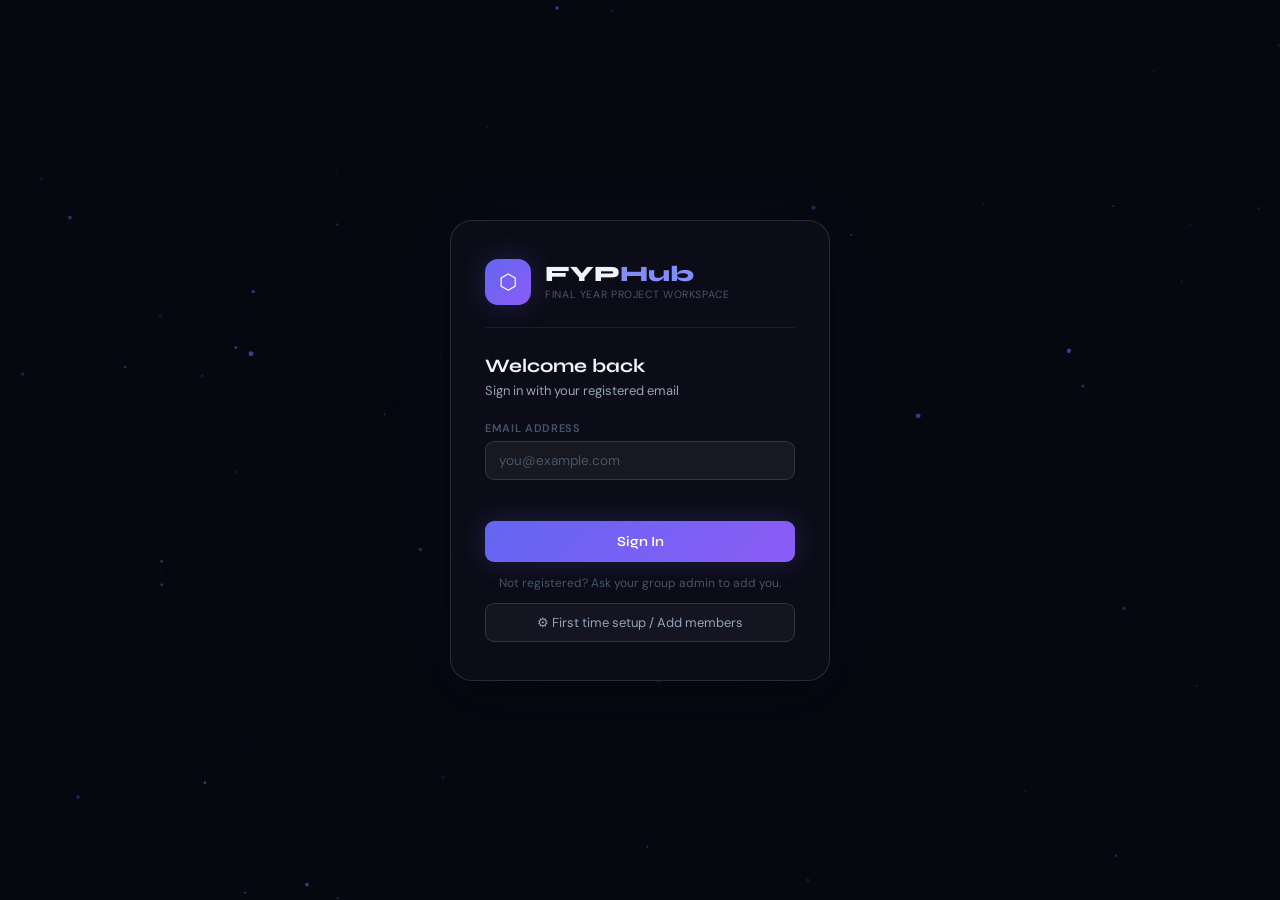
==== commit 992df87c: "Added research section with categories" ====
--- a/index.html
+++ b/index.html
@@ -33,8 +33,8 @@
             onkeydown="if(event.key==='Enter') doLogin()" autocomplete="email">
         </div>
         <div class="login-error" id="loginError"></div>
-        <button class="btn-primary" id="loginBtn" onclick="doLogin()" disabled>
-         <span>Loading...</span>
+        <button class="btn-primary" id="loginBtn" onclick="doLogin()">
+         <span>Sign In</span>
           <svg width="16" height="16" viewBox="0 0 16 16" fill="none"><path d="M3 8h10M9 4l4 4-4 4" stroke="currentColor" stroke-width="1.5" stroke-linecap="round" stroke-linejoin="round"/></svg>
         </button>
         <div class="login-hint">Not registered? Ask your group admin to add you.</div>
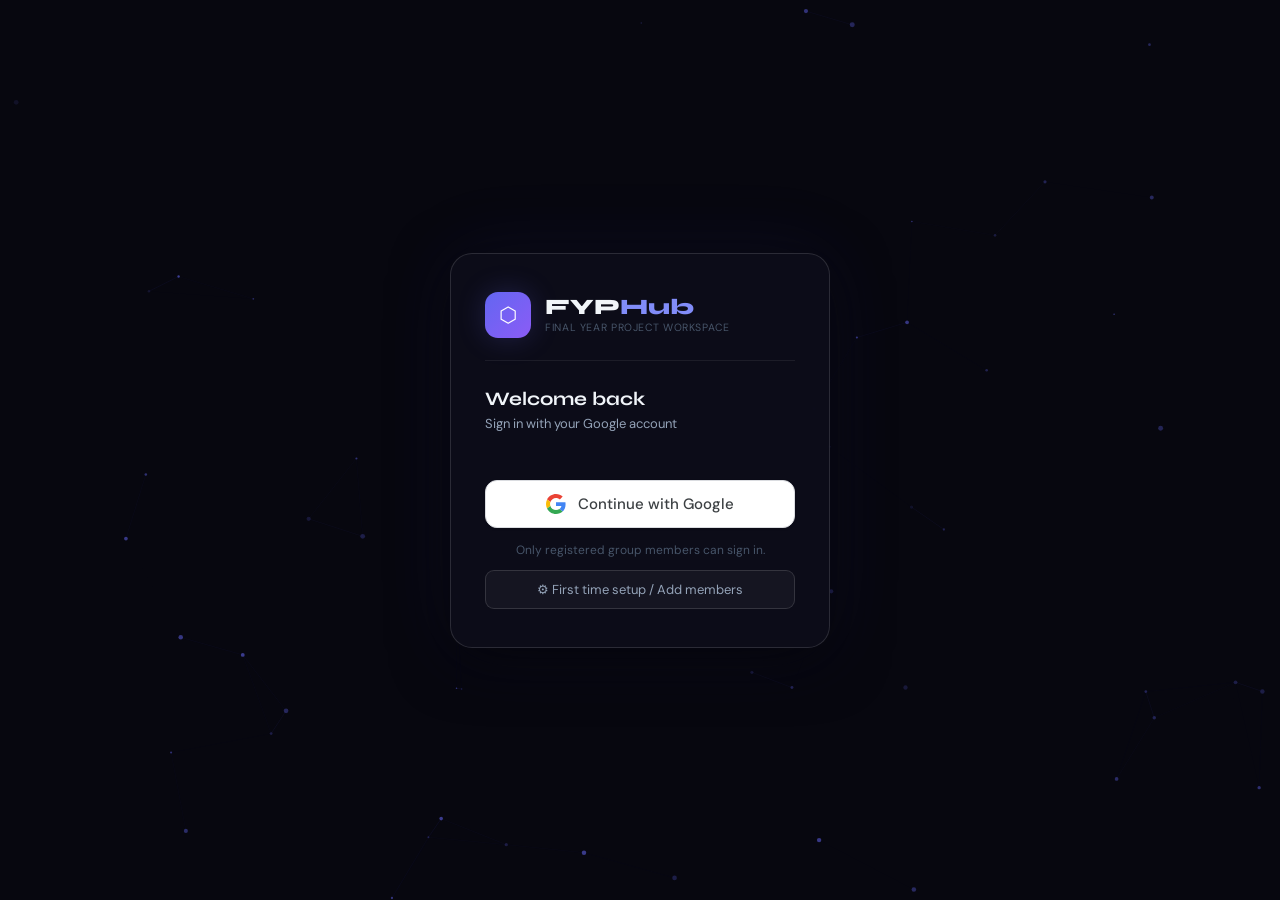
==== commit 05dd5886: "Initial commit" ====
--- a/index.html
+++ b/index.html
@@ -7,6 +7,7 @@
   <link rel="preconnect" href="https://fonts.googleapis.com">
   <link rel="preconnect" href="https://fonts.gstatic.com" crossorigin>
   <link href="https://fonts.googleapis.com/css2?family=Syne:wght@400;500;600;700;800&family=DM+Sans:ital,opsz,wght@0,9..40,300;0,9..40,400;0,9..40,500;1,9..40,300&display=swap" rel="stylesheet">
+  <script src="https://accounts.google.com/gsi/client" async defer></script>
   <link rel="stylesheet" href="style.css">
 </head>
 <body>
@@ -26,18 +27,16 @@
       <div class="login-divider-line"></div>
       <div id="loginView">
         <h2 class="login-heading">Welcome back</h2>
-        <p class="login-sub">Sign in with your registered email</p>
-        <div class="field-wrap">
-          <label class="field-label">Email Address</label>
-          <input class="field-input" id="loginEmailInput" type="email" placeholder="you@example.com"
-            onkeydown="if(event.key==='Enter') doLogin()" autocomplete="email">
-        </div>
+        <p class="login-sub">Sign in with your Google account</p>
         <div class="login-error" id="loginError"></div>
-        <button class="btn-primary" id="loginBtn" onclick="doLogin()">
-         <span>Sign In</span>
-          <svg width="16" height="16" viewBox="0 0 16 16" fill="none"><path d="M3 8h10M9 4l4 4-4 4" stroke="currentColor" stroke-width="1.5" stroke-linecap="round" stroke-linejoin="round"/></svg>
-        </button>
-        <div class="login-hint">Not registered? Ask your group admin to add you.</div>
+        <div class="google-btn-wrap">
+          <button class="btn-google" onclick="triggerGoogleSignIn()">
+            <svg width="20" height="20" viewBox="0 0 48 48"><path fill="#EA4335" d="M24 9.5c3.54 0 6.71 1.22 9.21 3.6l6.85-6.85C35.9 2.38 30.47 0 24 0 14.62 0 6.51 5.38 2.56 13.22l7.98 6.19C12.43 13.72 17.74 9.5 24 9.5z"/><path fill="#4285F4" d="M46.98 24.55c0-1.57-.15-3.09-.38-4.55H24v9.02h12.94c-.58 2.96-2.26 5.48-4.78 7.18l7.73 6c4.51-4.18 7.09-10.36 7.09-17.65z"/><path fill="#FBBC05" d="M10.53 28.59c-.48-1.45-.76-2.99-.76-4.59s.27-3.14.76-4.59l-7.98-6.19C.92 16.46 0 20.12 0 24c0 3.88.92 7.54 2.56 10.78l7.97-6.19z"/><path fill="#34A853" d="M24 48c6.48 0 11.93-2.13 15.89-5.81l-7.73-6c-2.18 1.48-4.97 2.31-8.16 2.31-6.26 0-11.57-4.22-13.47-9.91l-7.98 6.19C6.51 42.62 14.62 48 24 48z"/><path fill="none" d="M0 0h48v48H0z"/></svg>
+            <span>Continue with Google</span>
+          </button>
+          <div id="googleBtnInner"></div>
+        </div>
+        <div class="login-hint">Only registered group members can sign in.</div>
         <button class="btn-ghost" onclick="showSetupView()">⚙ First time setup / Add members</button>
       </div>
       <div id="setupView" style="display:none">
--- a/style.css
+++ b/style.css
@@ -865,3 +865,48 @@
   flex-shrink: 0;
 }
 .website-delete:hover { color: var(--rose); }
+
+/* ===== GOOGLE SIGN-IN BUTTON ===== */
+.google-btn-wrap {
+  display: flex;
+  flex-direction: column;
+  align-items: center;
+  gap: 10px;
+  margin: 8px 0 4px;
+}
+
+.btn-google {
+  display: flex;
+  align-items: center;
+  justify-content: center;
+  gap: 12px;
+  width: 100%;
+  padding: 13px 20px;
+  background: #fff;
+  color: #3c4043;
+  border: 1.5px solid #dadce0;
+  border-radius: 12px;
+  font-size: 15px;
+  font-weight: 500;
+  font-family: inherit;
+  cursor: pointer;
+  transition: background 0.15s, box-shadow 0.15s, border-color 0.15s;
+  box-shadow: 0 1px 3px rgba(0,0,0,0.08);
+}
+
+.btn-google:hover {
+  background: #f8f9fa;
+  border-color: #c5c8cc;
+  box-shadow: 0 2px 8px rgba(0,0,0,0.12);
+}
+
+.btn-google:active {
+  background: #f1f3f4;
+  box-shadow: none;
+}
+
+#googleBtnInner {
+  width: 100%;
+  display: flex;
+  justify-content: center;
+}
